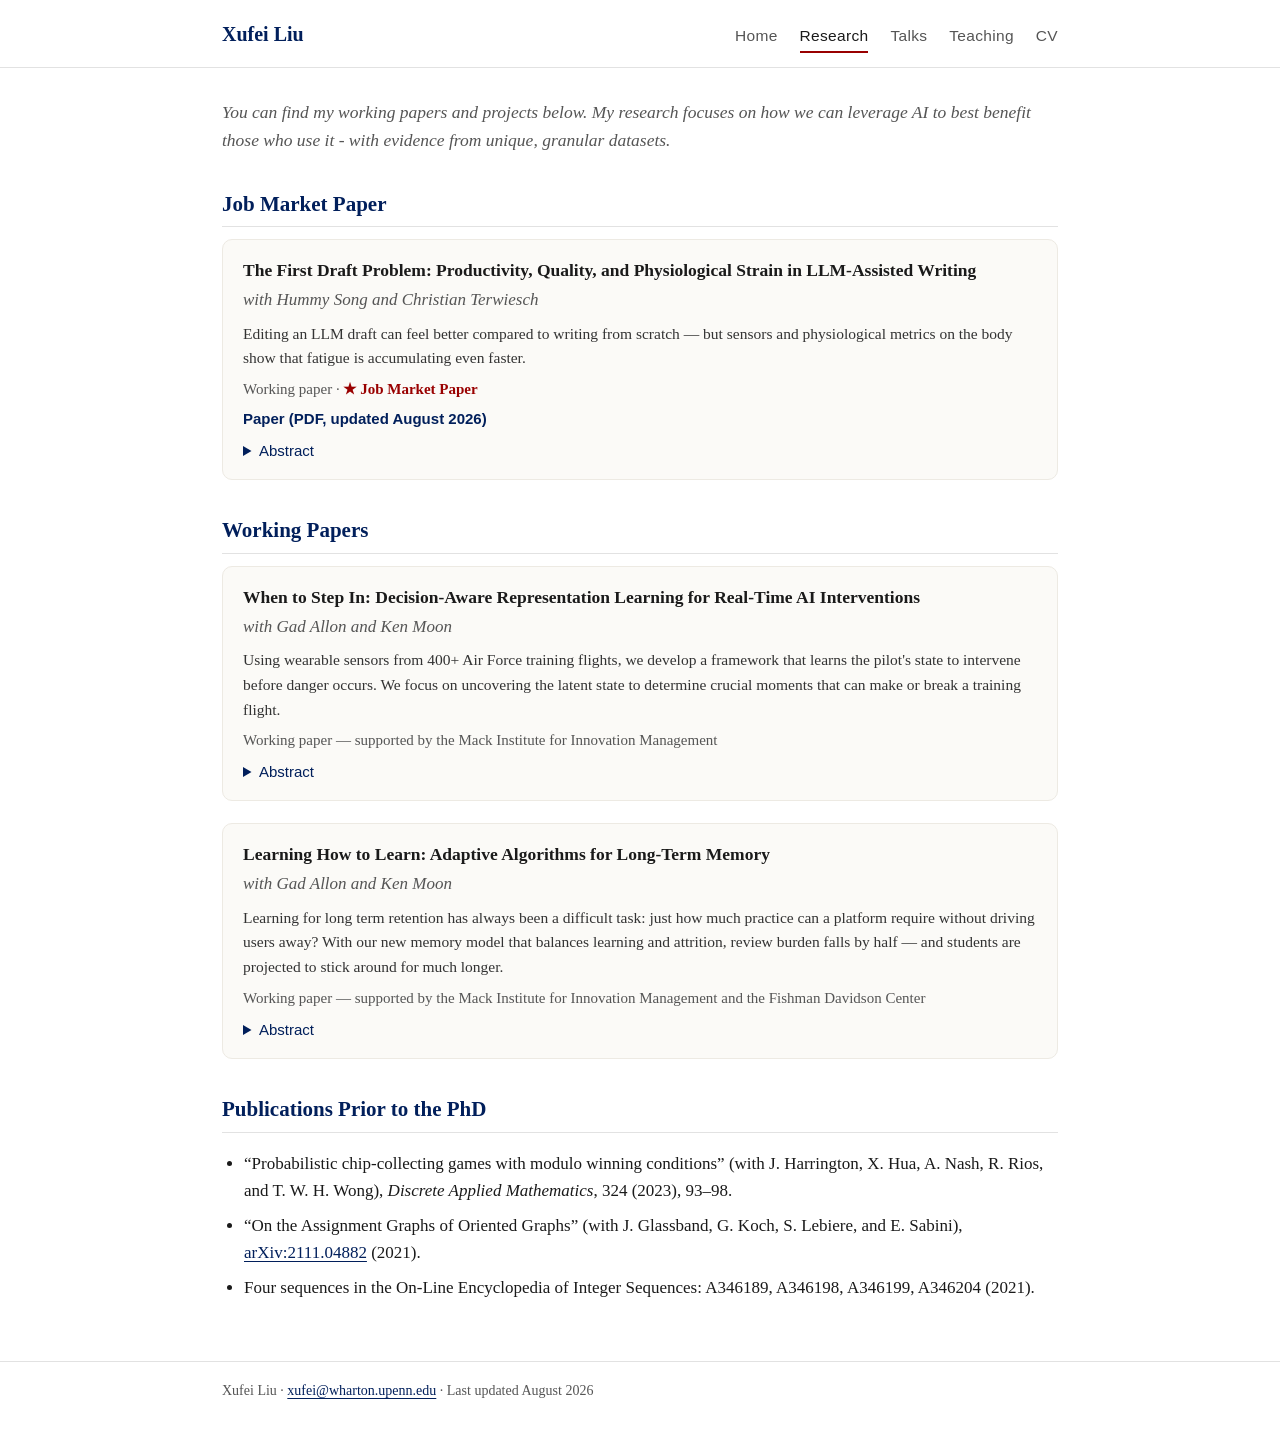
==== research.html @ f42ebfef "Add job market paper PDF and links" ====
<!DOCTYPE html>
<html lang="en">
<head>
  <meta charset="utf-8">
  <meta name="viewport" content="width=device-width, initial-scale=1">
  <title>Research — Xufei Liu</title>
  <meta name="description" content="Research by Xufei Liu: human-LLM collaboration and cognitive load, decision-aware learning from wearable sensors, and adaptive review policies for learning platforms.">
  <link rel="stylesheet" href="style.css">
</head>
<body>

<nav>
  <div class="container">
    <a class="brand" href="index.html">Xufei Liu</a>
    <a class="navlink" href="index.html">Home</a>
    <a class="navlink active" href="research.html">Research</a>
    <a class="navlink" href="talks.html">Talks</a>
    <a class="navlink" href="teaching.html">Teaching</a>
    <a class="navlink" href="cv/Xufei_Liu_CV.pdf">CV</a>
  </div>
</nav>

<div class="container">

  <p class="lede">You can find my working papers and projects below. My research focuses on how we can leverage AI to best benefit those who use it - with evidence from unique, granular datasets.</p>

  <h2>Job Market Paper</h2>

  <div class="paper">
    <div class="title">The First Draft Problem: Productivity, Quality, and Physiological Strain in LLM-Assisted Writing</div>
    <div class="byline">with Hummy Song and Christian Terwiesch</div>
    <p class="hook">Editing an LLM draft can feel better compared to writing from scratch — but sensors and physiological metrics
    on the body show that fatigue is accumulating even faster. </p>
    <div class="status">Working paper · <span class="tag">&#9733; Job Market Paper</span></div>
    <div class="links"><a href="papers/FirstDraftProblem_Xufei_Liu.pdf">Paper (PDF, updated August 2026)</a></div>
    <details>
      <summary>Abstract</summary>
      <p>The use of large language models (LLMs) has grown rapidly over the past few years, especially
      in health care, where documentation burden remains a persistent problem for practicing clinicians.
      However, despite the deployment of many ambient scribes for documentation, it is still unclear how
      LLMs impact those who work with them. Across two preregistered studies, we examine how this
      shift—from writing documentation to editing an LLM-generated draft—impacts workers. We study
      this &ldquo;first draft problem&rdquo;: eliminating the blank page does not remove the work of documentation
      but relocates it into revising and editing. In Study 1, an online experiment with 16 clinicians
      producing documentation following a teletherapy patient encounter, we establish the puzzle: counter
      to our hypotheses, editing an LLM-generated draft of the documentation as opposed to writing it
      from scratch does not result in time savings or quality improvements on average. Instead, while some
      clinicians experience no time savings but large improvements in quality after making substantial
      revisions, others experience meaningful time savings and no change in quality after making limited
      revisions. In other words, we observe significant heterogeneity in how clinicians engage with the
      same draft, which leads to variation in productivity and quality. In Study 2, a lab experiment with
      100 university students summarizing video interviews, we unpack the mechanisms underlying this
      heterogeneity using granular keystroke logs, validated self-reports of workload, and micro-level
      physiological and eye-tracking measurements. In this setting, we find the expected productivity
      improvements: editing reduces task completion time by roughly 70%, raises quality, and lowers
      self-reported workload. Yet the physiological evidence tells a more nuanced story. Physiological
      markers indicate that fatigue accumulates faster when editing an LLM-generated draft than when
      writing from scratch. Thus, we find that (a) time savings can be real, but are setting dependent;
      (b) quality improvements are possible, but the relationship between how heavily a draft is revised
      and the quality of the result differs sharply across our two settings; and (c) while editing an LLM
      draft lowers reported cognitive load, the body still tires faster over time.</p>
    </details>
  </div>

  <h2>Working Papers</h2>

  <div class="paper">
    <div class="title">When to Step In: Decision-Aware Representation Learning for Real-Time AI Interventions</div>
    <div class="byline">with Gad Allon and Ken Moon</div>
    <p class="hook">Using wearable sensors from 400+ Air Force training flights, we develop a framework
    that learns the pilot's state to intervene before danger occurs. We focus on uncovering the latent state to determine
    crucial moments that can make or break a training flight.</p>
    <div class="status">Working paper — supported by the Mack Institute for Innovation Management</div>
    <details>
      <summary>Abstract</summary>
      <p>Operational decision-makers often cannot perform well without substantial experience, and
      learning is slow when feedback is delayed and attention is a scarce resource allocated over many
      competing priorities. We propose to augment the decision-making process with intelligent contextual
      cues, identified from data, that train the decision-maker to achieve rapid optimality. We study this
      AI-based augmentation in the context of fatigue and safety risk management for military aviators,
      where latent physiological vulnerability can build during a sortie and rarely surfaces as a safety
      hazard—but when a hazard does occur, the risks are extreme. Partnering with a company that outfits
      aviators at 22 U.S. Air Force bases with wearable sensors recording synchronized multistream data,
      we construct a label-free risk proxy that flags &ldquo;high-stress&rdquo; episodes in which physiological
      reactions (e.g., heart rate increases or blood oxygen decreases) are unusually strong relative to
      contemporaneous maneuver-induced stress; we discover a small number of interpretable situations
      from the sensor streams using self-supervised learning; and we design a budget-constrained
      intervention policy through a decision-feedback training loop that upweights the episodes most
      influential for the policy. Two minutes prior to a hypoxia alarm, high-stress episodes appear 104%
      more often than in matched control windows with similar maneuver-induced stress, and given a hard
      budget of 5 interventions during a 2-hour flight, prescribed interventions decrease projected time
      spent in high-stress episodes by 14.20%.</p>
    </details>
  </div>

  <div class="paper">
    <div class="title">Learning How to Learn: Adaptive Algorithms for Long-Term Memory</div>
    <div class="byline">with Gad Allon and Ken Moon</div>
    <p class="hook">Learning for long term retention has always been a difficult task: just how much practice can a platform require without driving users away? With our new memory model that balances learning and attrition, review
    burden falls by half — and students are projected to stick around for much longer.</p>
    <div class="status">Working paper — supported by the Mack Institute for Innovation Management and the Fishman Davidson Center</div>
    <details>
      <summary>Abstract</summary>
      <p>Digital learning platforms face an important trade-off: raising student workload can
      improve learning but might reduce engagement. We study this trade-off on a large Chinese
      language-learning platform with thousands of active students and roughly 6 million reviews
      per month, where each learned item generates four related skills (reading, writing, definition,
      and tone), so the platform must jointly manage forgetting and cross-task spillovers. We first
      estimate student-specific memory and transfer parameters in an offline memory model, then
      design a two-stage adaptive review policy that allocates daily review capacity via fast
      meta-adaptation and selects items using a spillover-aware bandit algorithm. Incorporating
      contextual transfer improves predictive accuracy for 85% of students; personalization
      lengthens review intervals by 15.8% without lowering predicted recall; and policy simulations
      reduce reviews to 48% of baseline while reducing projected attrition by 11%.</p>
    </details>
  </div>

  <h2>Publications Prior to the PhD</h2>

  <ul>
    <li>&ldquo;Probabilistic chip-collecting games with modulo winning conditions&rdquo;
    (with J. Harrington, X. Hua, A. Nash, R. Rios, and T. W. H. Wong),
    <em>Discrete Applied Mathematics</em>, 324 (2023), 93&ndash;98.</li>
    <li>&ldquo;On the Assignment Graphs of Oriented Graphs&rdquo;
    (with J. Glassband, G. Koch, S. Lebiere, and E. Sabini),
    <a href="https://doi.org/10.48550/arXiv.2111.04882">arXiv:2111.04882</a> (2021).</li>
    <li>Four sequences in the On-Line Encyclopedia of Integer Sequences:
    A346189, A346198, A346199, A346204 (2021).</li>
  </ul>

</div>

<footer>
  <div class="container">
    Xufei Liu · <a href="mailto:xufei@wharton.upenn.edu">xufei@wharton.upenn.edu</a> · Last updated August 2026
  </div>
</footer>

</body>
</html>
---- style.css ----
/* Xufei Liu — academic site stylesheet */
:root {
  --ink: #1a1a1a;
  --muted: #555;
  --accent: #011F5B;      /* Penn blue */
  --accent-2: #990000;    /* Penn red, used sparingly */
  --rule: #e2e2e2;
  --bg: #ffffff;
}

* { box-sizing: border-box; }

body {
  margin: 0;
  font-family: Georgia, 'Times New Roman', serif;
  color: var(--ink);
  background: var(--bg);
  line-height: 1.6;
  font-size: 17px;
}

::selection { background: #fdeecd; }

.container { max-width: 880px; margin: 0 auto; padding: 0 22px; }

/* ---------- navigation ---------- */
nav {
  border-bottom: 1px solid var(--rule);
  background: var(--bg);
}
nav .container {
  display: flex;
  flex-wrap: wrap;
  align-items: baseline;
  gap: 6px 22px;
  padding-top: 18px;
  padding-bottom: 14px;
}
nav .brand {
  font-size: 20px;
  font-weight: bold;
  color: var(--accent);
  text-decoration: none;
  margin-right: auto;
}
nav a.navlink {
  color: var(--muted);
  text-decoration: none;
  font-size: 15.5px;
  font-family: 'Helvetica Neue', Arial, sans-serif;
  letter-spacing: 0.02em;
}
nav a.navlink:hover { color: var(--accent-2); }
nav a.navlink.active { color: var(--ink); border-bottom: 2px solid var(--accent-2); padding-bottom: 2px; }

/* ---------- headings & text ---------- */
h1 { font-size: 31px; margin: 26px 0 4px; color: var(--ink); }
h1::after {
  content: "";
  display: block;
  width: 46px;
  height: 3px;
  background: var(--accent-2);
  border-radius: 2px;
  margin-top: 10px;
}
h2 {
  font-size: 21px;
  margin: 34px 0 12px;
  color: var(--accent);
  border-bottom: 1px solid var(--rule);
  padding-bottom: 5px;
}
h3 { font-size: 17.5px; margin: 22px 0 2px; }
.subtitle { color: var(--muted); margin: 0 0 2px; }
.jobmarket {
  font-weight: bold;
  background: #fdf6ec;
  border-left: 4px solid var(--accent-2);
  border-radius: 0 8px 8px 0;
  padding: 11px 16px;
  margin: 20px 0;
}
a { color: var(--accent); text-underline-offset: 2.5px; transition: color 0.15s ease; }
a:hover { color: var(--accent-2); }

.lede {
  font-style: italic;
  color: var(--muted);
  font-size: 17.5px;
  margin: 30px 0 6px;
}

/* ---------- home layout ---------- */
.profile {
  display: flex;
  gap: 34px;
  margin-top: 34px;
  align-items: flex-start;
}
.profile img {
  width: 235px;
  border-radius: 10px;
  flex-shrink: 0;
  box-shadow: 0 2px 14px rgba(1, 31, 91, 0.12);
}
.contact { color: var(--muted); font-size: 15.5px; margin-top: 10px; }
.contact div { margin: 2px 0; }

/* ---------- research entries ---------- */
.paper {
  margin-bottom: 22px;
  padding: 16px 20px;
  background: #fbfaf7;
  border: 1px solid #edeae3;
  border-radius: 10px;
  transition: border-color 0.15s ease, box-shadow 0.15s ease;
}
.paper:hover {
  border-color: #ddd8cd;
  box-shadow: 0 2px 10px rgba(0, 0, 0, 0.05);
}
.paper .title { font-weight: bold; font-size: 17.5px; }
.paper .byline { font-style: italic; color: var(--muted); margin: 2px 0; }
.paper .hook { font-size: 15.5px; color: #333; margin: 8px 0 6px; }
.paper .status { font-size: 15px; color: var(--muted); margin: 2px 0; }
.paper .tag {
  font-style: normal;
  color: var(--accent-2);
  font-weight: bold;
}
.paper p { font-size: 16px; margin: 8px 0 0; }
.paper .links {
  font-size: 15px;
  font-family: 'Helvetica Neue', Arial, sans-serif;
  margin: 6px 0 0;
}
.paper .links a { font-weight: bold; text-decoration: none; }
.paper .links a:hover { text-decoration: underline; }
details { margin-top: 8px; }
details summary {
  cursor: pointer;
  color: var(--accent);
  font-size: 15px;
  font-family: 'Helvetica Neue', Arial, sans-serif;
}
details summary:hover { color: var(--accent-2); }
details p {
  font-size: 15.5px;
  margin: 10px 0 2px;
  color: #333;
  border-left: 2px solid var(--rule);
  padding-left: 14px;
}

/* ---------- lists & tables ---------- */
ul { padding-left: 22px; }
li { margin-bottom: 8px; }
.talk-year { color: var(--muted); }

/* ---------- footer ---------- */
footer {
  border-top: 1px solid var(--rule);
  margin-top: 60px;
  padding: 18px 0 34px;
  color: var(--muted);
  font-size: 14px;
}

/* ---------- mobile ---------- */
@media (max-width: 640px) {
  .profile { flex-direction: column; align-items: center; text-align: center; }
  .profile img { width: 200px; }
  .profile h1::after { margin-left: auto; margin-right: auto; }
  .contact { text-align: center; }
  nav .container { gap: 4px 14px; }
  body { font-size: 16px; }
  .paper { padding: 14px 16px; }
}
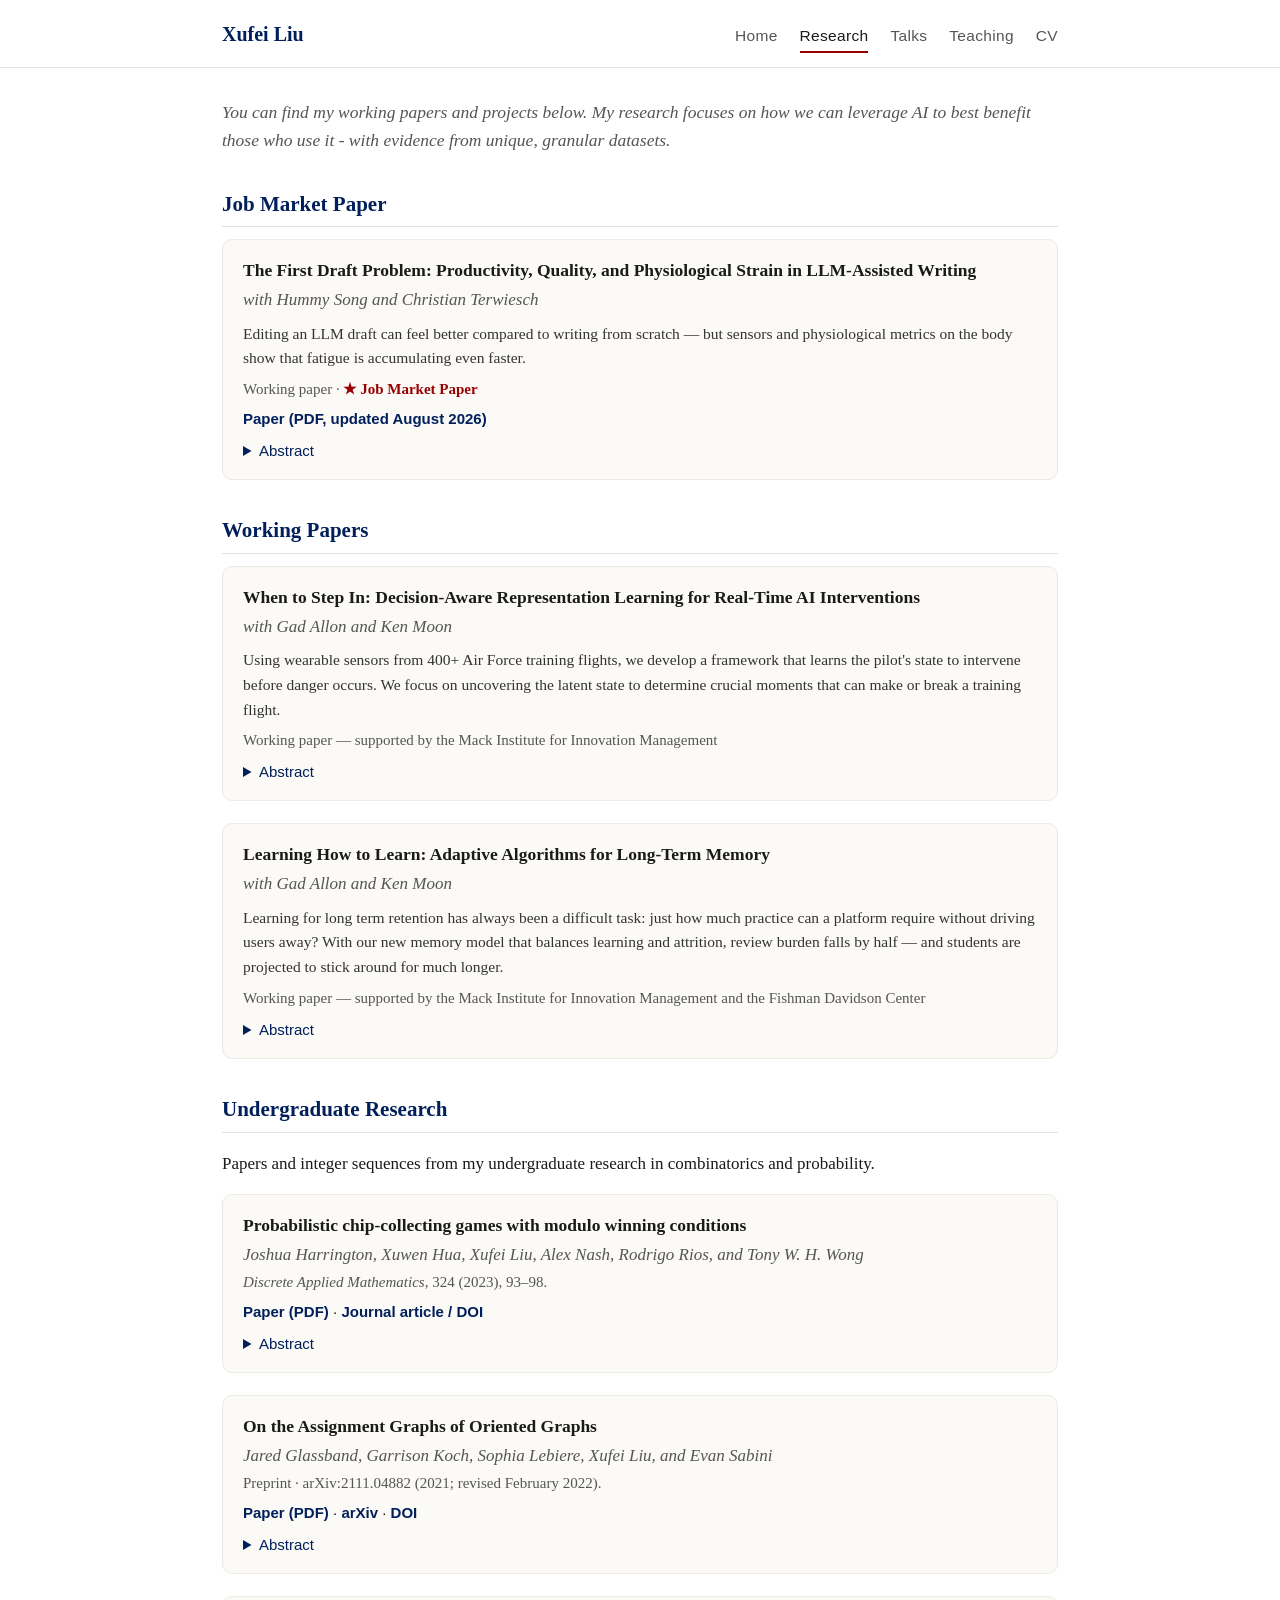
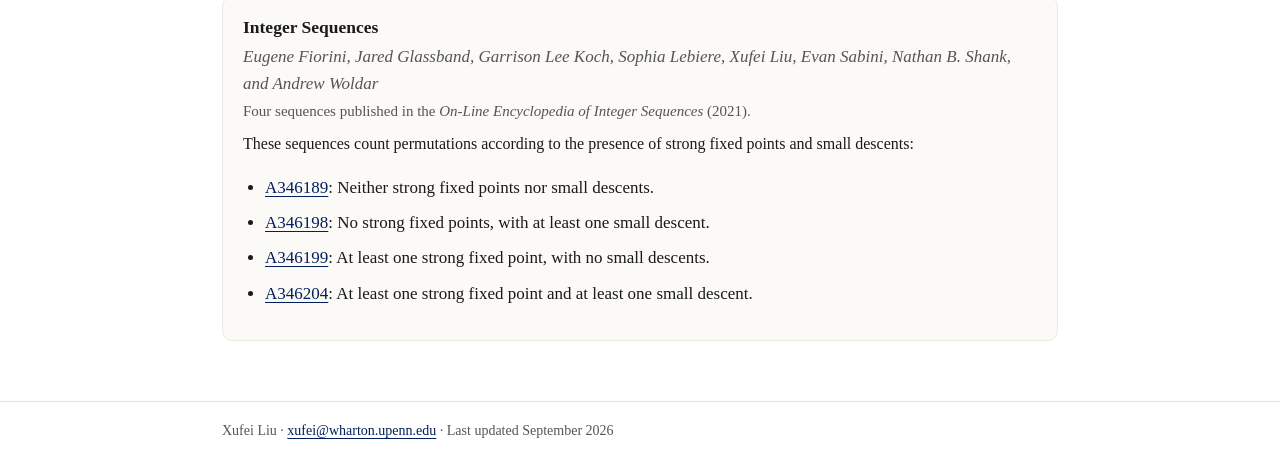
==== commit 68fa5e0d: "Expand undergraduate research with papers, abstracts, and sequence links" ====
--- a/research.html
+++ b/research.html
@@ -4,7 +4,7 @@
   <meta charset="utf-8">
   <meta name="viewport" content="width=device-width, initial-scale=1">
   <title>Research — Xufei Liu</title>
-  <meta name="description" content="Research by Xufei Liu: human-LLM collaboration and cognitive load, decision-aware learning from wearable sensors, and adaptive review policies for learning platforms.">
+  <meta name="description" content="Research by Xufei Liu: human-LLM collaboration and cognitive load, decision-aware learning from wearable sensors, adaptive review policies for learning platforms, and undergraduate research in combinatorics and probability.">
   <link rel="stylesheet" href="style.css">
 </head>
 <body>
@@ -115,24 +115,65 @@
     </details>
   </div>
 
-  <h2>Publications Prior to the PhD</h2>
+  <h2 id="undergraduate-research">Undergraduate Research</h2>
+  <p>Papers and integer sequences from my undergraduate research in combinatorics and probability.</p>
 
-  <ul>
-    <li>&ldquo;Probabilistic chip-collecting games with modulo winning conditions&rdquo;
-    (with J. Harrington, X. Hua, A. Nash, R. Rios, and T. W. H. Wong),
-    <em>Discrete Applied Mathematics</em>, 324 (2023), 93&ndash;98.</li>
-    <li>&ldquo;On the Assignment Graphs of Oriented Graphs&rdquo;
-    (with J. Glassband, G. Koch, S. Lebiere, and E. Sabini),
-    <a href="https://doi.org/10.48550/arXiv.2111.04882">arXiv:2111.04882</a> (2021).</li>
-    <li>Four sequences in the On-Line Encyclopedia of Integer Sequences:
-    A346189, A346198, A346199, A346204 (2021).</li>
-  </ul>
+  <div class="paper">
+    <div class="title">Probabilistic chip-collecting games with modulo winning conditions</div>
+    <div class="byline">Joshua Harrington, Xuwen Hua, Xufei Liu, Alex Nash, Rodrigo Rios, and Tony W. H. Wong</div>
+    <div class="status"><em>Discrete Applied Mathematics</em>, 324 (2023), 93&ndash;98.</div>
+    <div class="links">
+      <a href="papers/Probabilistic_Chip_Collecting_Games.pdf">Paper (PDF)</a> &middot;
+      <a href="https://doi.org/10.1016/j.dam.2022.08.031">Journal article / DOI</a>
+    </div>
+    <details>
+      <summary>Abstract</summary>
+      <p>Let <em>a</em>, <em>b</em>, and <em>n</em> be integers with 0 &lt; <em>a</em> &lt; <em>b</em> &lt; <em>n</em>.
+      In a certain two-player probabilistic chip-collecting game, Alice tosses a coin to determine
+      whether she collects <em>a</em> chips or <em>b</em> chips. If Alice collects <em>a</em> chips,
+      then Bob collects <em>b</em> chips, and vice versa. A player is announced the winner when
+      they have accumulated a number of chips that is a multiple of <em>n</em>. In this paper,
+      we settle two conjectures from the literature related to this game.</p>
+    </details>
+  </div>
+
+  <div class="paper">
+    <div class="title">On the Assignment Graphs of Oriented Graphs</div>
+    <div class="byline">Jared Glassband, Garrison Koch, Sophia Lebiere, Xufei Liu, and Evan Sabini</div>
+    <div class="status">Preprint &middot; arXiv:2111.04882 (2021; revised February 2022).</div>
+    <div class="links">
+      <a href="papers/Assignment_Graphs_of_Oriented_Graphs.pdf">Paper (PDF)</a> &middot;
+      <a href="https://arxiv.org/abs/2111.04882">arXiv</a> &middot;
+      <a href="https://doi.org/10.48550/arXiv.2111.04882">DOI</a>
+    </div>
+    <details>
+      <summary>Abstract</summary>
+      <p>In this paper, we extend the ideas of graph pebbling to oriented graphs and find a
+      classification for all graphs with fully traversable pebbling assignments that are
+      isomorphic to their assignment graph. We then give some cases in which a graph with
+      a non-fully traversable pebbling assignment is isomorphic to its assignment graph.</p>
+    </details>
+  </div>
+
+  <div class="paper">
+    <div class="title">Integer Sequences</div>
+    <div class="byline">Eugene Fiorini, Jared Glassband, Garrison Lee Koch, Sophia Lebiere,
+    Xufei Liu, Evan Sabini, Nathan B. Shank, and Andrew Woldar</div>
+    <div class="status">Four sequences published in the <em>On-Line Encyclopedia of Integer Sequences</em> (2021).</div>
+    <p>These sequences count permutations according to the presence of strong fixed points and small descents:</p>
+    <ul>
+      <li><a href="https://oeis.org/A346189">A346189</a>: Neither strong fixed points nor small descents.</li>
+      <li><a href="https://oeis.org/A346198">A346198</a>: No strong fixed points, with at least one small descent.</li>
+      <li><a href="https://oeis.org/A346199">A346199</a>: At least one strong fixed point, with no small descents.</li>
+      <li><a href="https://oeis.org/A346204">A346204</a>: At least one strong fixed point and at least one small descent.</li>
+    </ul>
+  </div>
 
 </div>
 
 <footer>
   <div class="container">
-    Xufei Liu · <a href="mailto:xufei@wharton.upenn.edu">xufei@wharton.upenn.edu</a> · Last updated August 2026
+    Xufei Liu · <a href="mailto:xufei@wharton.upenn.edu">xufei@wharton.upenn.edu</a> · Last updated September 2026
   </div>
 </footer>
 
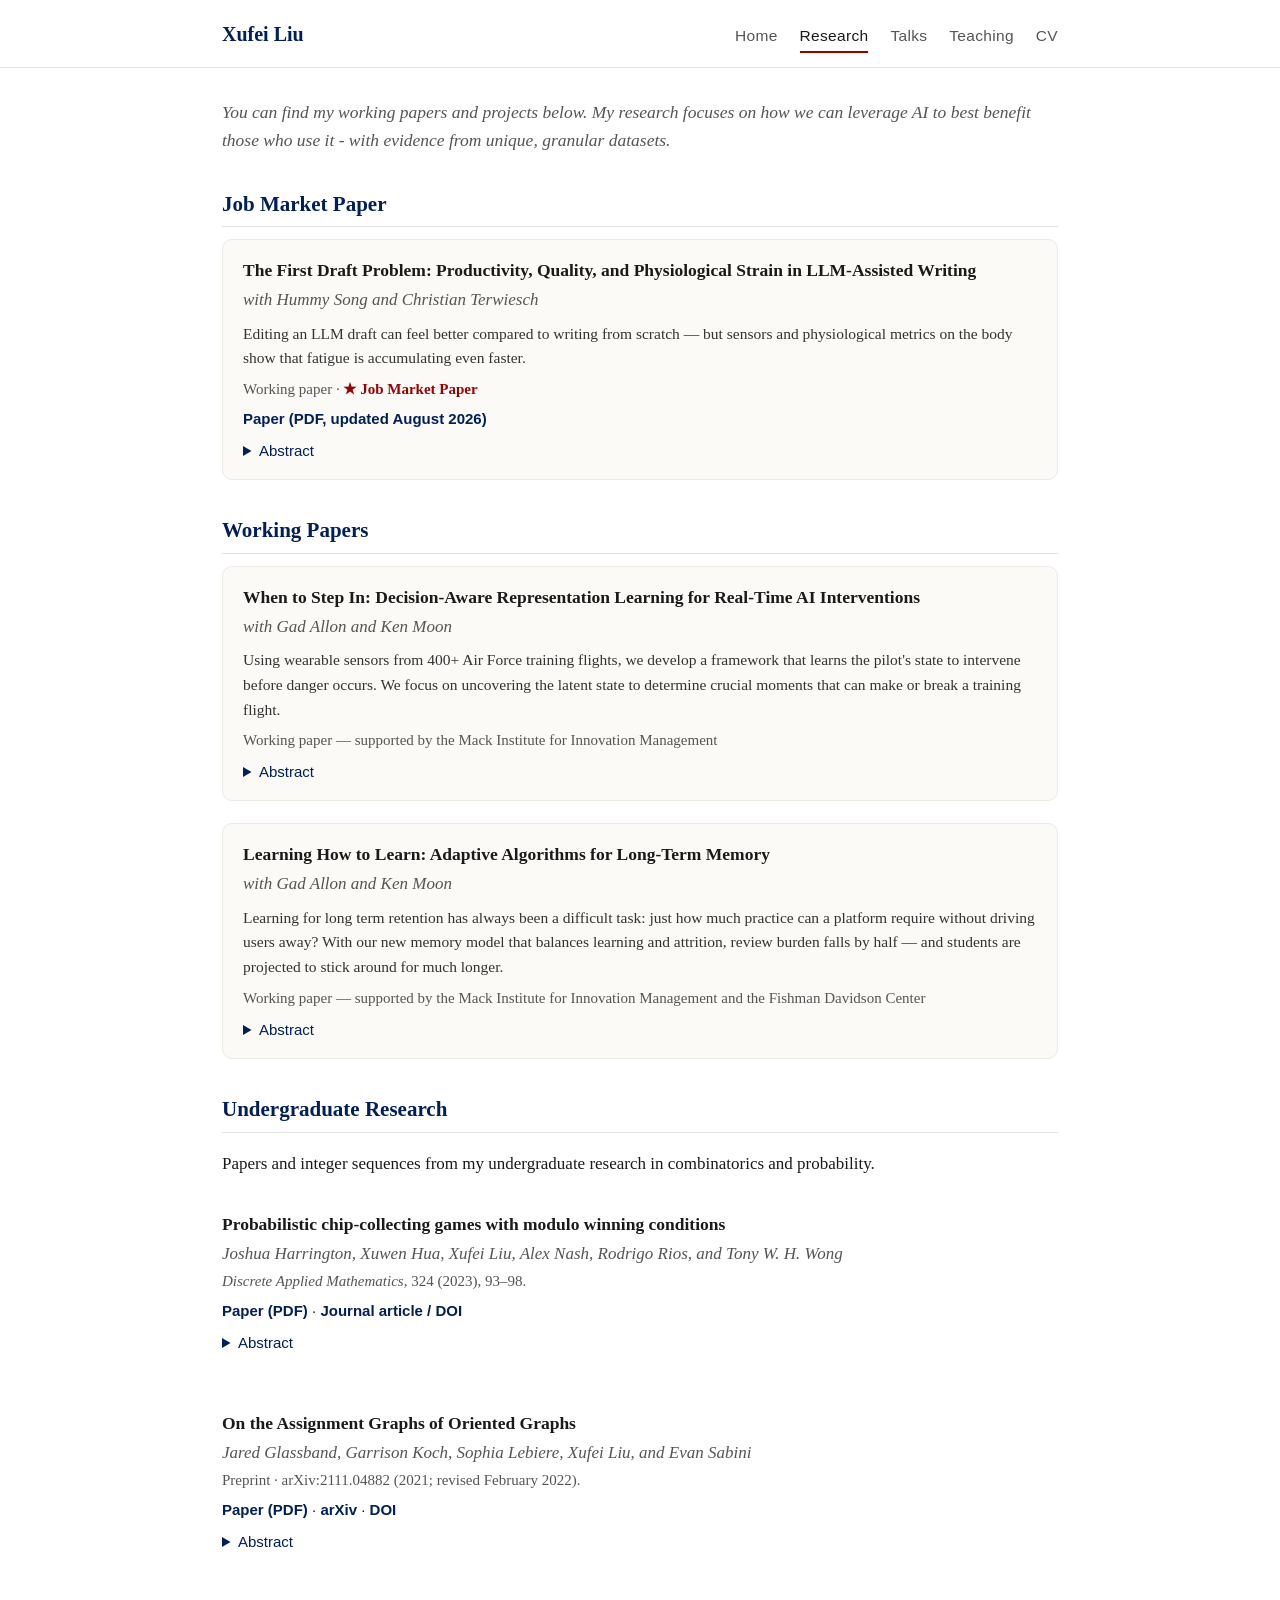
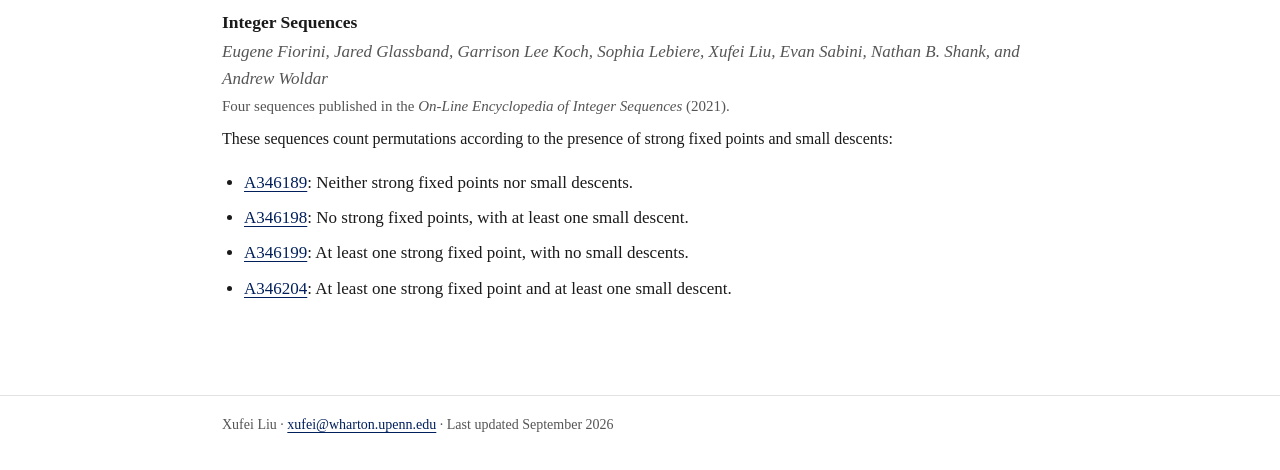
==== commit e366f8d5: "Use plain white layout for undergraduate research" ====
--- a/research.html
+++ b/research.html
@@ -118,7 +118,7 @@
   <h2 id="undergraduate-research">Undergraduate Research</h2>
   <p>Papers and integer sequences from my undergraduate research in combinatorics and probability.</p>
 
-  <div class="paper">
+  <div class="paper paper-plain">
     <div class="title">Probabilistic chip-collecting games with modulo winning conditions</div>
     <div class="byline">Joshua Harrington, Xuwen Hua, Xufei Liu, Alex Nash, Rodrigo Rios, and Tony W. H. Wong</div>
     <div class="status"><em>Discrete Applied Mathematics</em>, 324 (2023), 93&ndash;98.</div>
@@ -137,7 +137,7 @@
     </details>
   </div>
 
-  <div class="paper">
+  <div class="paper paper-plain">
     <div class="title">On the Assignment Graphs of Oriented Graphs</div>
     <div class="byline">Jared Glassband, Garrison Koch, Sophia Lebiere, Xufei Liu, and Evan Sabini</div>
     <div class="status">Preprint &middot; arXiv:2111.04882 (2021; revised February 2022).</div>
@@ -155,7 +155,7 @@
     </details>
   </div>
 
-  <div class="paper">
+  <div class="paper paper-plain">
     <div class="title">Integer Sequences</div>
     <div class="byline">Eugene Fiorini, Jared Glassband, Garrison Lee Koch, Sophia Lebiere,
     Xufei Liu, Evan Sabini, Nathan B. Shank, and Andrew Woldar</div>
--- a/style.css
+++ b/style.css
@@ -120,6 +120,13 @@
   border-color: #ddd8cd;
   box-shadow: 0 2px 10px rgba(0, 0, 0, 0.05);
 }
+.paper.paper-plain {
+  padding: 16px 0;
+  background: transparent;
+  border: 0;
+  border-radius: 0;
+  box-shadow: none;
+}
 .paper .title { font-weight: bold; font-size: 17.5px; }
 .paper .byline { font-style: italic; color: var(--muted); margin: 2px 0; }
 .paper .hook { font-size: 15.5px; color: #333; margin: 8px 0 6px; }
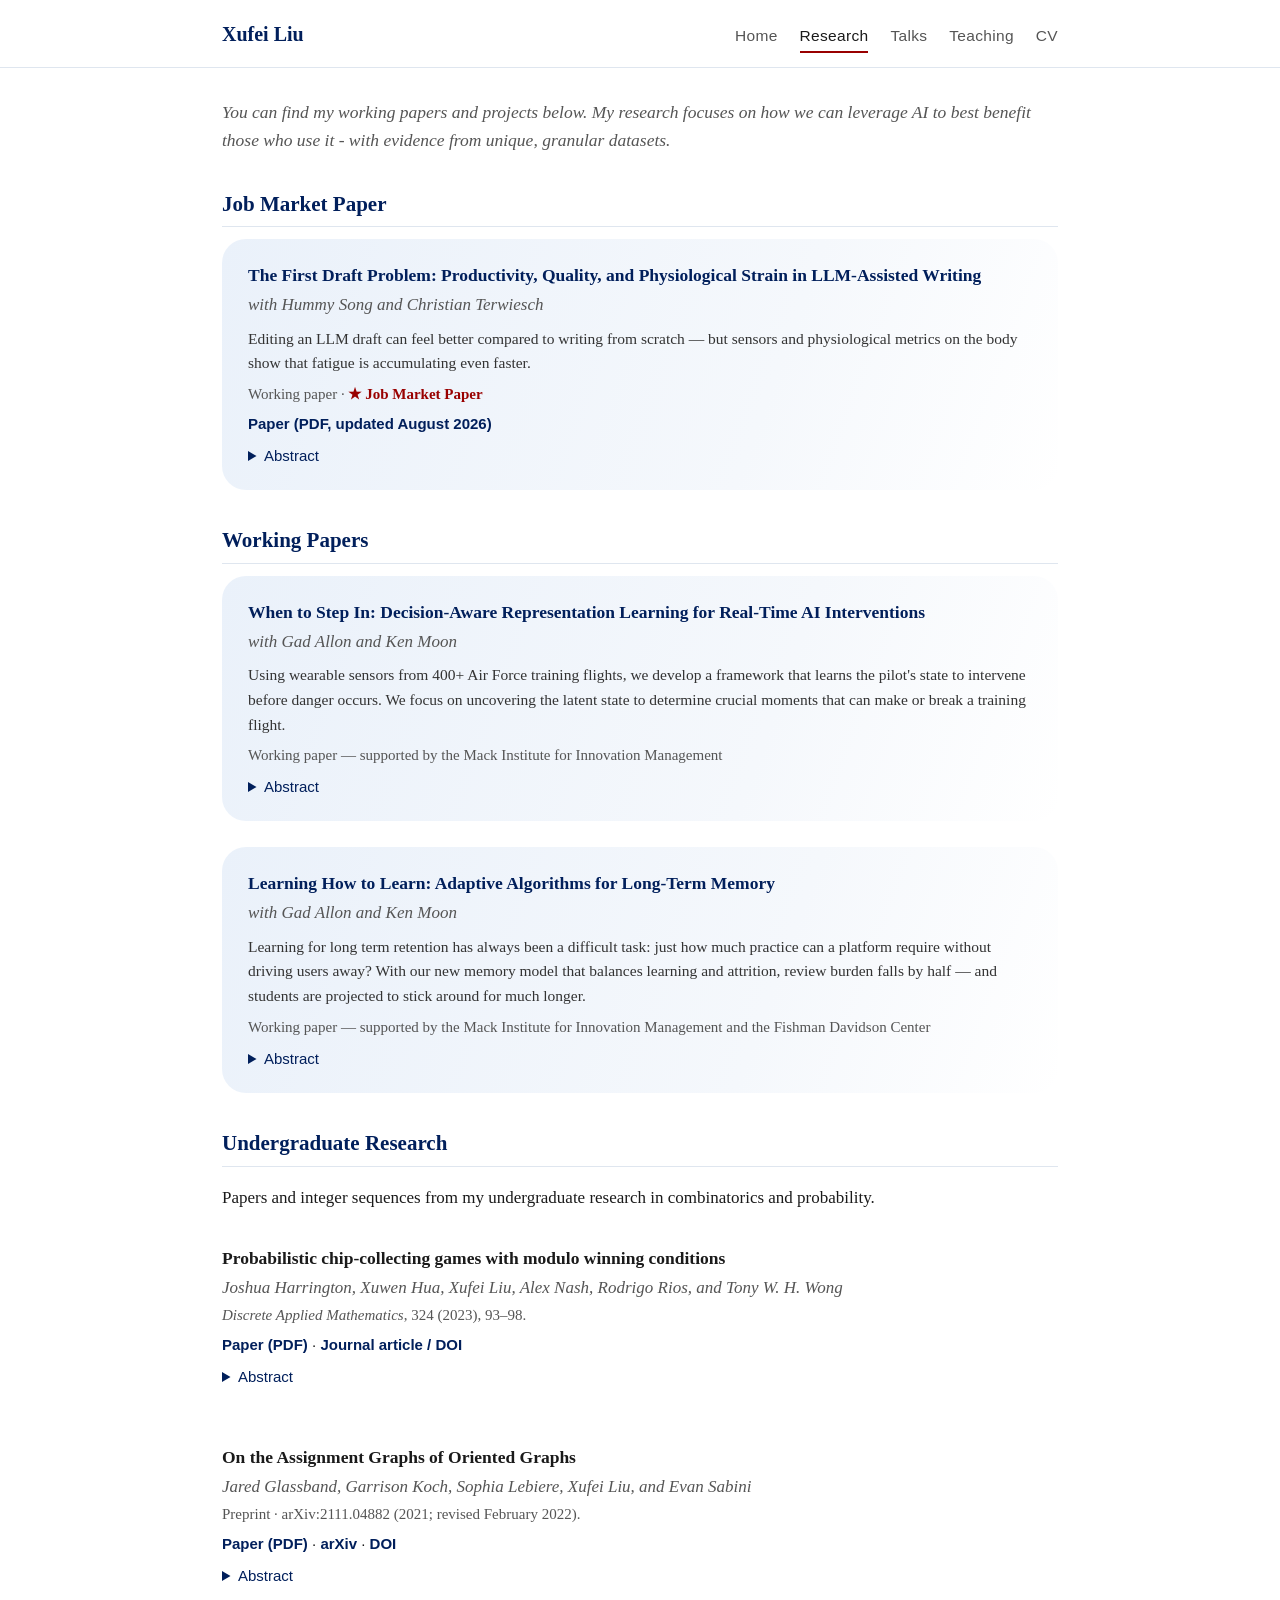
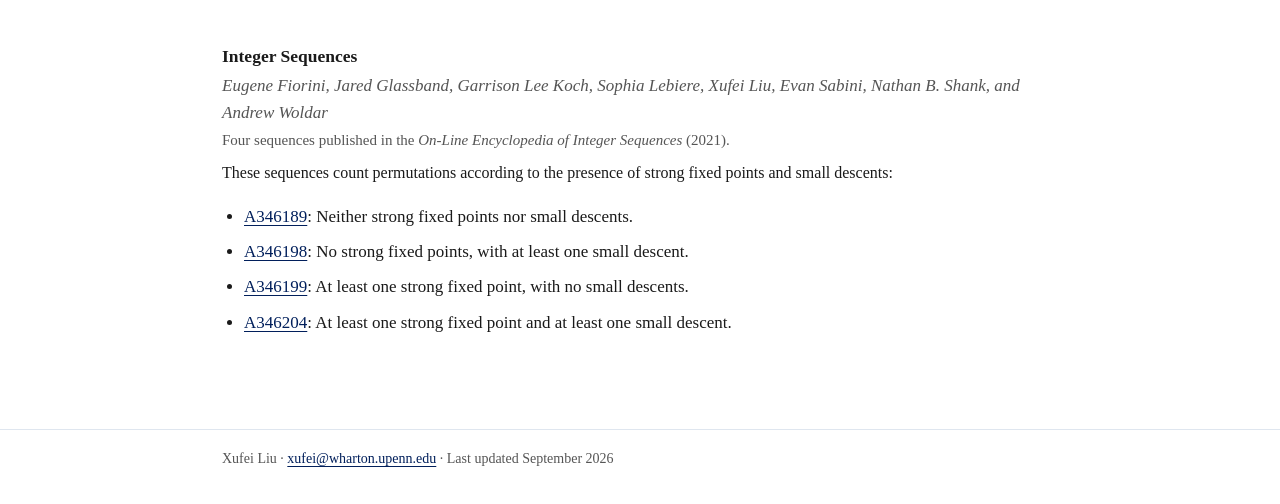
==== commit c1ff7b34: "Refresh site panels with softer Wharton blue styling" ====
--- a/research.html
+++ b/research.html
@@ -5,7 +5,7 @@
   <meta name="viewport" content="width=device-width, initial-scale=1">
   <title>Research — Xufei Liu</title>
   <meta name="description" content="Research by Xufei Liu: human-LLM collaboration and cognitive load, decision-aware learning from wearable sensors, adaptive review policies for learning platforms, and undergraduate research in combinatorics and probability.">
-  <link rel="stylesheet" href="style.css">
+  <link rel="stylesheet" href="style.css?v=wharton-20260920">
 </head>
 <body>
 
--- a/style.css
+++ b/style.css
@@ -4,8 +4,10 @@
   --muted: #555;
   --accent: #011F5B;      /* Penn blue */
   --accent-2: #990000;    /* Penn red, used sparingly */
-  --rule: #e2e2e2;
+  --rule: #dfe6ef;
   --bg: #ffffff;
+  --surface-blue: #eaf1fa;
+  --surface-blue-soft: #f5f8fc;
 }
 
 * { box-sizing: border-box; }
@@ -19,7 +21,7 @@
   font-size: 17px;
 }
 
-::selection { background: #fdeecd; }
+::selection { background: #dce7f6; }
 
 .container { max-width: 880px; margin: 0 auto; padding: 0 22px; }
 
@@ -75,10 +77,11 @@
 .subtitle { color: var(--muted); margin: 0 0 2px; }
 .jobmarket {
   font-weight: bold;
-  background: #fdf6ec;
-  border-left: 4px solid var(--accent-2);
-  border-radius: 0 8px 8px 0;
-  padding: 11px 16px;
+  color: var(--accent);
+  background: linear-gradient(110deg, var(--surface-blue), var(--surface-blue-soft) 65%, var(--bg));
+  border: 0;
+  border-radius: 22px;
+  padding: 18px 24px;
   margin: 20px 0;
 }
 a { color: var(--accent); text-underline-offset: 2.5px; transition: color 0.15s ease; }
@@ -109,18 +112,14 @@
 
 /* ---------- research entries ---------- */
 .paper {
-  margin-bottom: 22px;
-  padding: 16px 20px;
-  background: #fbfaf7;
-  border: 1px solid #edeae3;
-  border-radius: 10px;
-  transition: border-color 0.15s ease, box-shadow 0.15s ease;
-}
-.paper:hover {
-  border-color: #ddd8cd;
-  box-shadow: 0 2px 10px rgba(0, 0, 0, 0.05);
+  margin-bottom: 26px;
+  padding: 22px 26px;
+  background: linear-gradient(110deg, var(--surface-blue), var(--surface-blue-soft) 65%, var(--bg));
+  border: 0;
+  border-radius: 24px;
 }
 .paper.paper-plain {
+  margin-bottom: 22px;
   padding: 16px 0;
   background: transparent;
   border: 0;
@@ -128,6 +127,7 @@
   box-shadow: none;
 }
 .paper .title { font-weight: bold; font-size: 17.5px; }
+.paper:not(.paper-plain) .title { color: var(--accent); }
 .paper .byline { font-style: italic; color: var(--muted); margin: 2px 0; }
 .paper .hook { font-size: 15.5px; color: #333; margin: 8px 0 6px; }
 .paper .status { font-size: 15px; color: var(--muted); margin: 2px 0; }
@@ -182,5 +182,6 @@
   .contact { text-align: center; }
   nav .container { gap: 4px 14px; }
   body { font-size: 16px; }
-  .paper { padding: 14px 16px; }
+  .paper { padding: 18px 20px; border-radius: 20px; }
+  .jobmarket { padding: 16px 20px; border-radius: 20px; }
 }
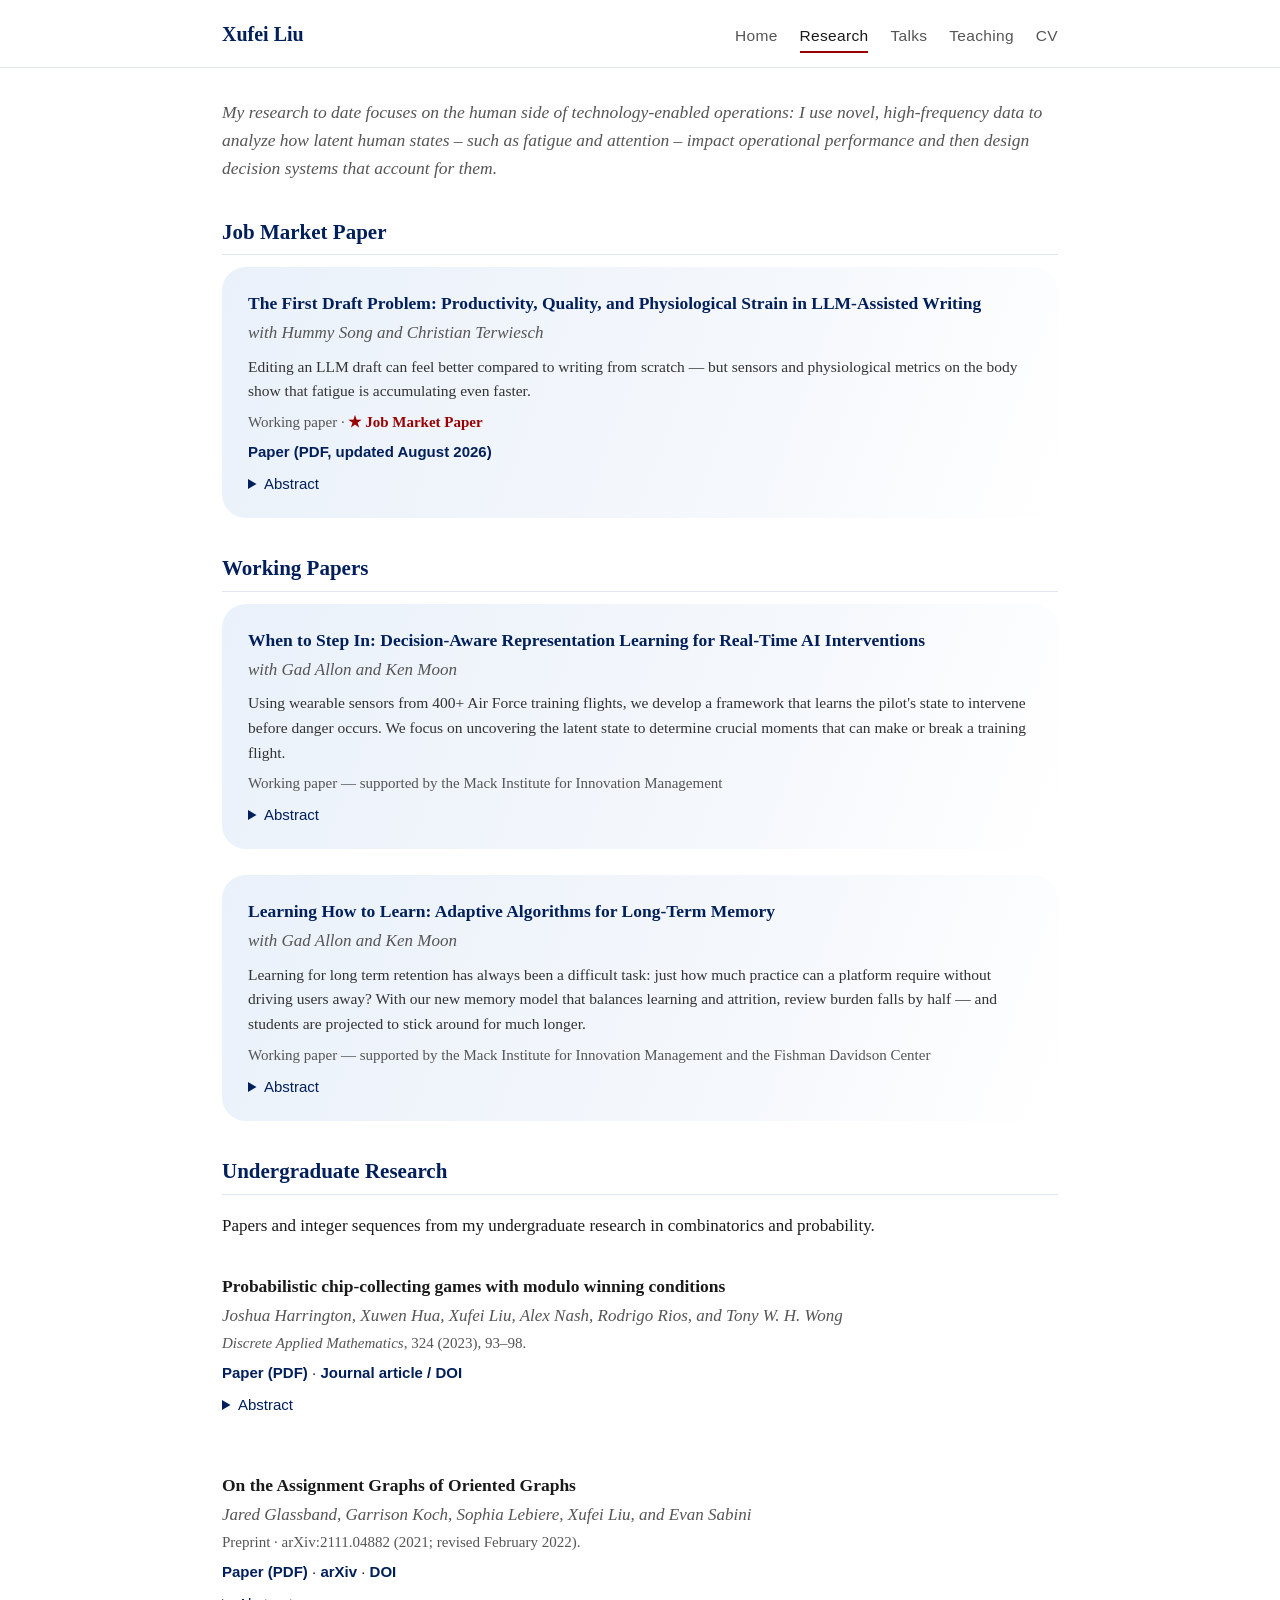
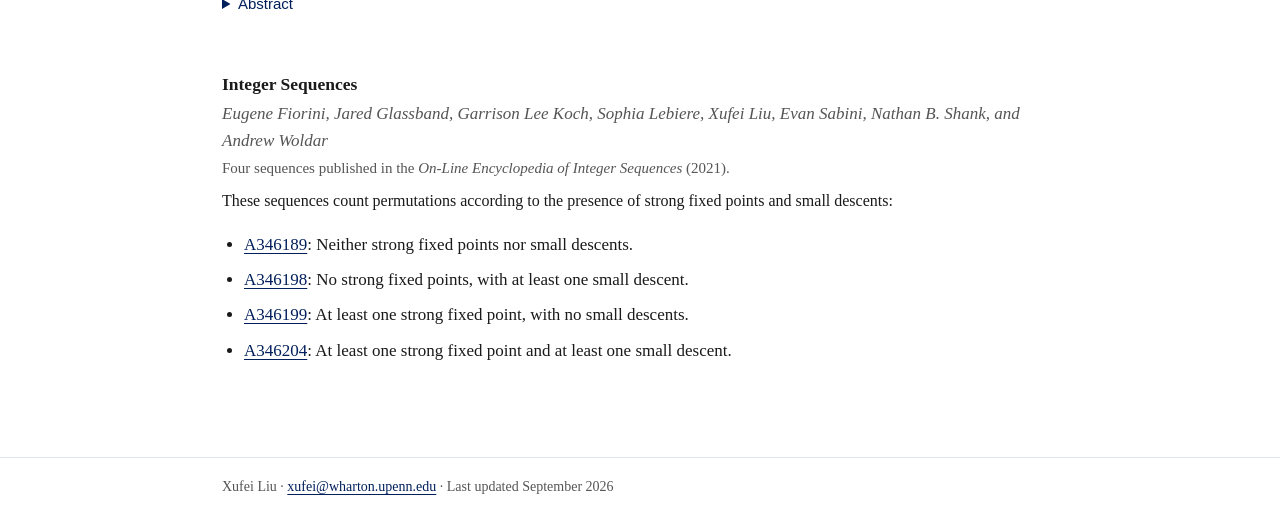
==== commit 74b59c9b: "Use research statement introduction and plain teaching layout" ====
--- a/research.html
+++ b/research.html
@@ -22,7 +22,7 @@
 
 <div class="container">
 
-  <p class="lede">You can find my working papers and projects below. My research focuses on how we can leverage AI to best benefit those who use it - with evidence from unique, granular datasets.</p>
+  <p class="lede">My research to date focuses on the human side of technology-enabled operations: I use novel, high-frequency data to analyze how latent human states &ndash; such as fatigue and attention &ndash; impact operational performance and then design decision systems that account for them.</p>
 
   <h2>Job Market Paper</h2>
 
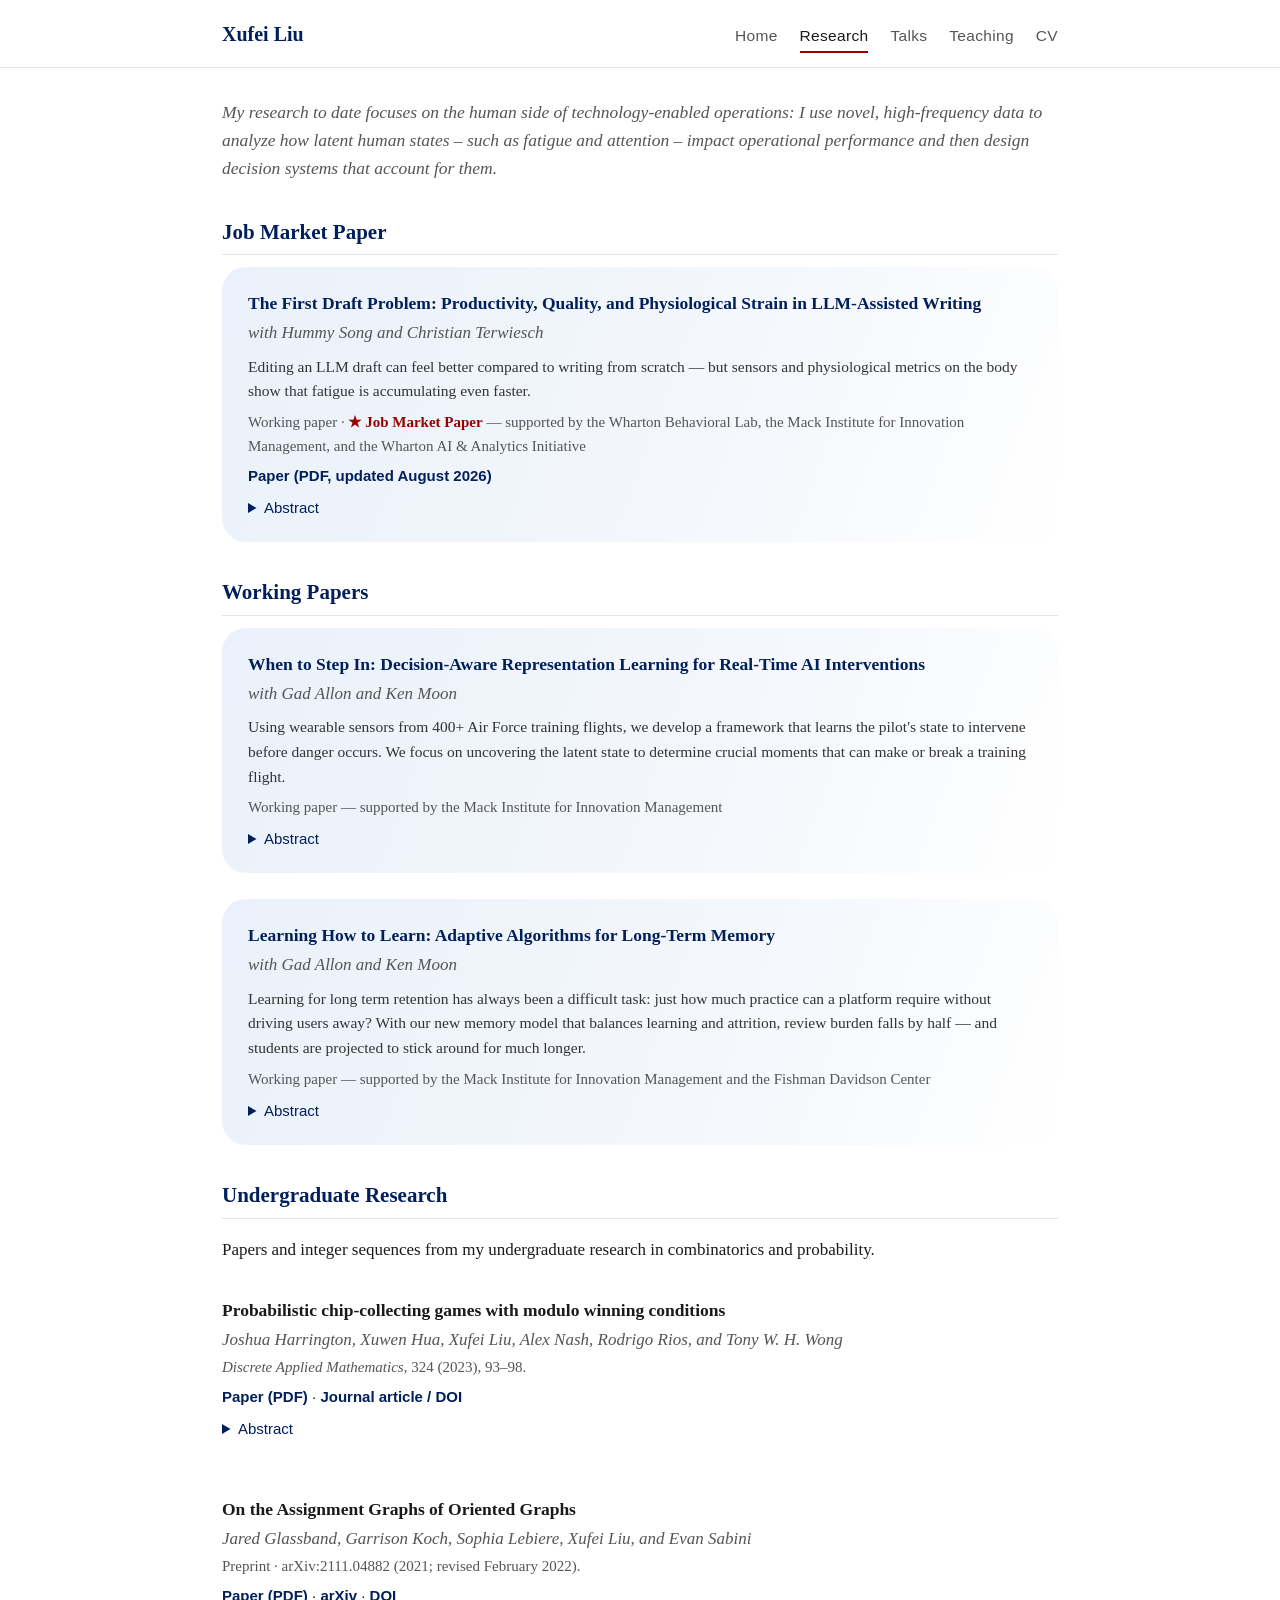
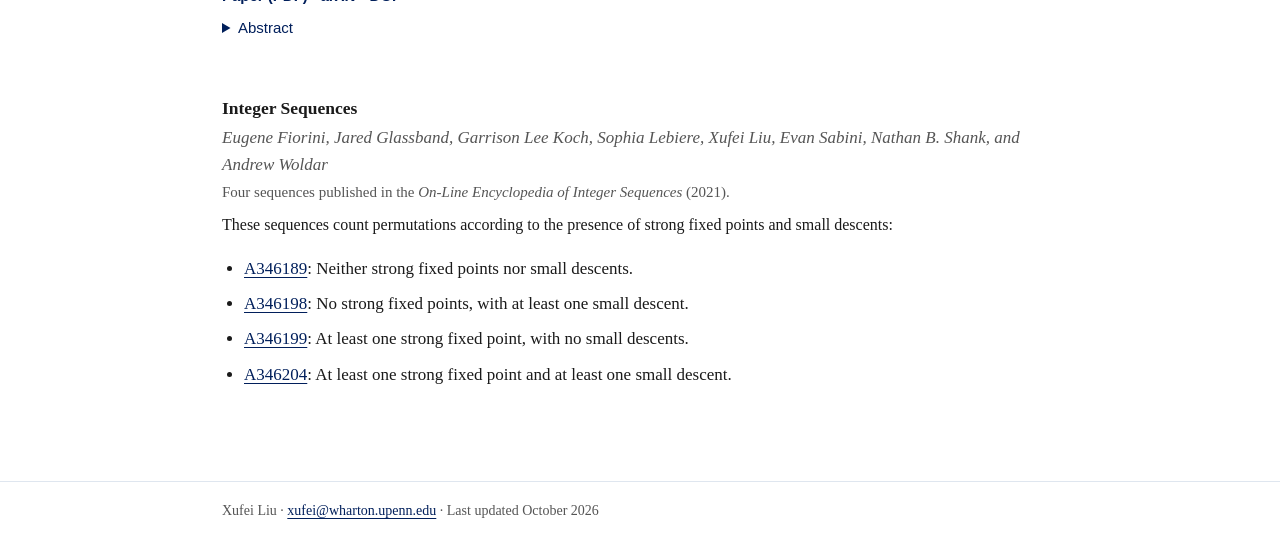
==== commit 5ed3296a: "Add INFORMS talk time, JMP funding line, and October CV - Home: INFORMS Annual Meeting session (Sun " ====
--- a/research.html
+++ b/research.html
@@ -5,7 +5,7 @@
   <meta name="viewport" content="width=device-width, initial-scale=1">
   <title>Research — Xufei Liu</title>
   <meta name="description" content="Research by Xufei Liu: human-LLM collaboration and cognitive load, decision-aware learning from wearable sensors, adaptive review policies for learning platforms, and undergraduate research in combinatorics and probability.">
-  <link rel="stylesheet" href="style.css?v=wharton-20260920">
+  <link rel="stylesheet" href="style.css?v=20261027">
 </head>
 <body>
 
@@ -31,7 +31,7 @@
     <div class="byline">with Hummy Song and Christian Terwiesch</div>
     <p class="hook">Editing an LLM draft can feel better compared to writing from scratch — but sensors and physiological metrics
     on the body show that fatigue is accumulating even faster. </p>
-    <div class="status">Working paper · <span class="tag">&#9733; Job Market Paper</span></div>
+    <div class="status">Working paper · <span class="tag">&#9733; Job Market Paper</span> — supported by the Wharton Behavioral Lab, the Mack Institute for Innovation Management, and the Wharton AI &amp; Analytics Initiative</div>
     <div class="links"><a href="papers/FirstDraftProblem_Xufei_Liu.pdf">Paper (PDF, updated August 2026)</a></div>
     <details>
       <summary>Abstract</summary>
@@ -173,7 +173,7 @@
 
 <footer>
   <div class="container">
-    Xufei Liu · <a href="mailto:xufei@wharton.upenn.edu">xufei@wharton.upenn.edu</a> · Last updated September 2026
+    Xufei Liu · <a href="mailto:xufei@wharton.upenn.edu">xufei@wharton.upenn.edu</a> · Last updated October 2026
   </div>
 </footer>
 
--- a/style.css
+++ b/style.css
@@ -77,12 +77,16 @@
 .subtitle { color: var(--muted); margin: 0 0 2px; }
 .jobmarket {
   font-weight: bold;
-  color: var(--accent);
-  background: linear-gradient(110deg, var(--surface-blue), var(--surface-blue-soft) 65%, var(--bg));
-  border: 0;
-  border-radius: 22px;
-  padding: 18px 24px;
+  background: #fdf6ec;
+  border-left: 4px solid var(--accent-2);
+  border-radius: 0 8px 8px 0;
+  padding: 11px 16px;
   margin: 20px 0;
+}
+.jobmarket-talk {
+  display: block;
+  margin-top: 7px;
+  font-weight: normal;
 }
 a { color: var(--accent); text-underline-offset: 2.5px; transition: color 0.15s ease; }
 a:hover { color: var(--accent-2); }
@@ -176,12 +180,39 @@
 
 /* ---------- mobile ---------- */
 @media (max-width: 640px) {
-  .profile { flex-direction: column; align-items: center; text-align: center; }
+  .about-intro { text-wrap: balance; }
+  .profile {
+    flex-direction: column;
+    align-items: center;
+    text-align: center;
+    gap: 16px;
+    margin-top: 28px;
+  }
   .profile img { width: 200px; }
+  .profile h1 { margin-top: 0; }
   .profile h1::after { margin-left: auto; margin-right: auto; }
+  .profile .subtitle { text-wrap: balance; }
   .contact { text-align: center; }
-  nav .container { gap: 4px 14px; }
+  nav .container {
+    display: grid;
+    grid-template-columns: repeat(5, max-content);
+    justify-content: space-between;
+    align-items: center;
+    gap: 0 8px;
+    padding-top: 12px;
+    padding-bottom: 6px;
+  }
+  nav .brand { grid-column: 1 / -1; margin-right: 0; }
+  nav a.navlink {
+    font-size: 14.5px;
+    letter-spacing: 0;
+    white-space: nowrap;
+    min-height: 44px;
+    padding: 10px 0;
+    border-bottom: 2px solid transparent;
+    line-height: 1.4;
+  }
+  nav a.navlink.active { padding-bottom: 10px; border-bottom-color: var(--accent-2); }
   body { font-size: 16px; }
   .paper { padding: 18px 20px; border-radius: 20px; }
-  .jobmarket { padding: 16px 20px; border-radius: 20px; }
-}
+}
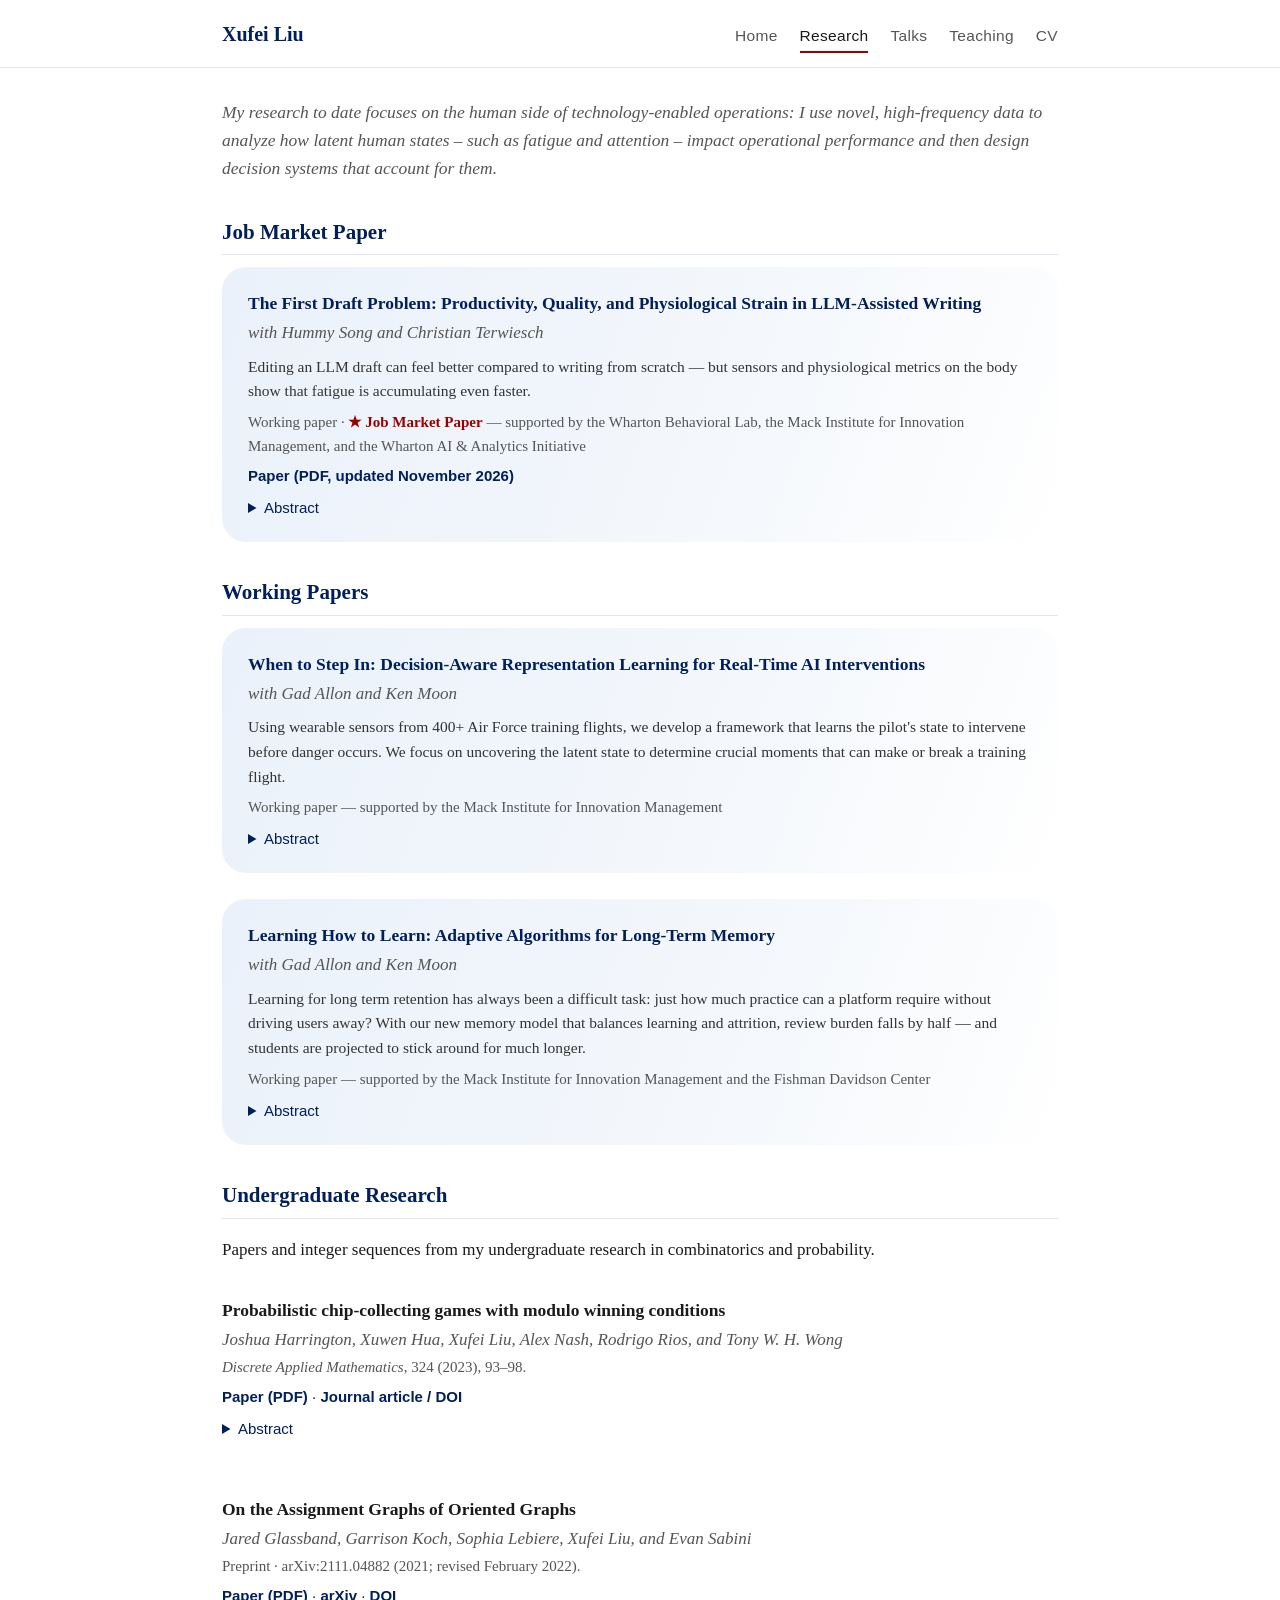
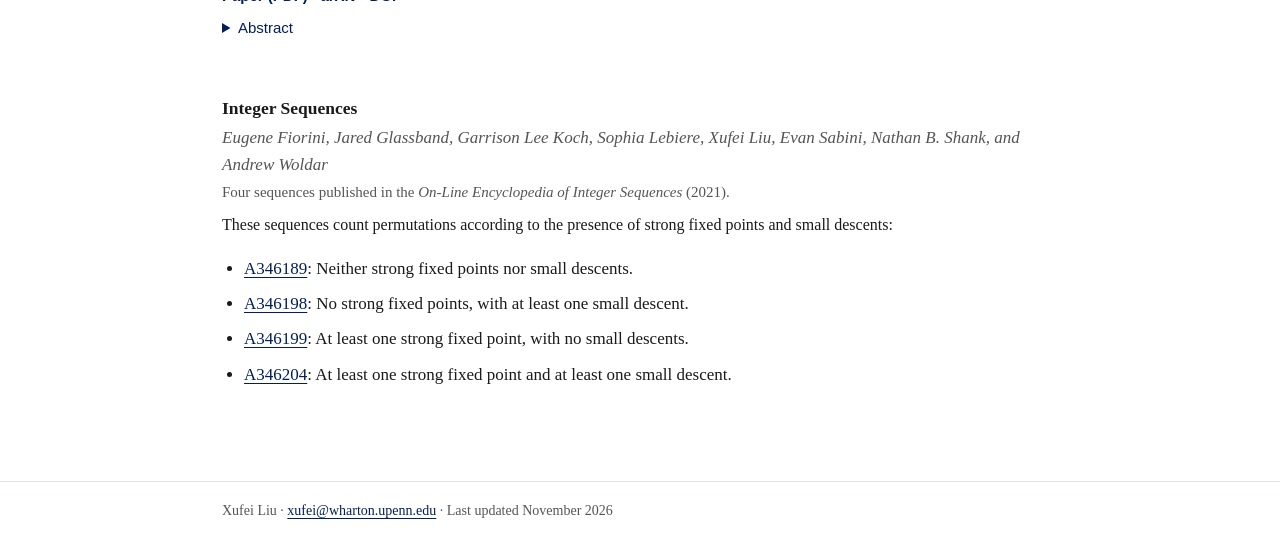
==== commit e9aff3e1: "Update JMP abstract and PDF (Nov 24 version); remove INFORMS talk line Co-Authored-By: Claude Opus 5" ====
--- a/research.html
+++ b/research.html
@@ -32,33 +32,29 @@
     <p class="hook">Editing an LLM draft can feel better compared to writing from scratch — but sensors and physiological metrics
     on the body show that fatigue is accumulating even faster. </p>
     <div class="status">Working paper · <span class="tag">&#9733; Job Market Paper</span> — supported by the Wharton Behavioral Lab, the Mack Institute for Innovation Management, and the Wharton AI &amp; Analytics Initiative</div>
-    <div class="links"><a href="papers/FirstDraftProblem_Xufei_Liu.pdf">Paper (PDF, updated August 2026)</a></div>
+    <div class="links"><a href="papers/FirstDraftProblem_Xufei_Liu.pdf">Paper (PDF, updated November 2026)</a></div>
     <details>
       <summary>Abstract</summary>
-      <p>The use of large language models (LLMs) has grown rapidly over the past few years, especially
-      in health care, where documentation burden remains a persistent problem for practicing clinicians.
-      However, despite the deployment of many ambient scribes for documentation, it is still unclear how
-      LLMs impact those who work with them. Across two preregistered studies, we examine how this
-      shift—from writing documentation to editing an LLM-generated draft—impacts workers. We study
-      this &ldquo;first draft problem&rdquo;: eliminating the blank page does not remove the work of documentation
-      but relocates it into revising and editing. In Study 1, an online experiment with 16 clinicians
-      producing documentation following a teletherapy patient encounter, we establish the puzzle: counter
-      to our hypotheses, editing an LLM-generated draft of the documentation as opposed to writing it
-      from scratch does not result in time savings or quality improvements on average. Instead, while some
-      clinicians experience no time savings but large improvements in quality after making substantial
-      revisions, others experience meaningful time savings and no change in quality after making limited
-      revisions. In other words, we observe significant heterogeneity in how clinicians engage with the
-      same draft, which leads to variation in productivity and quality. In Study 2, a lab experiment with
-      100 university students summarizing video interviews, we unpack the mechanisms underlying this
-      heterogeneity using granular keystroke logs, validated self-reports of workload, and micro-level
-      physiological and eye-tracking measurements. In this setting, we find the expected productivity
-      improvements: editing reduces task completion time by roughly 70%, raises quality, and lowers
-      self-reported workload. Yet the physiological evidence tells a more nuanced story. Physiological
-      markers indicate that fatigue accumulates faster when editing an LLM-generated draft than when
-      writing from scratch. Thus, we find that (a) time savings can be real, but are setting dependent;
-      (b) quality improvements are possible, but the relationship between how heavily a draft is revised
-      and the quality of the result differs sharply across our two settings; and (c) while editing an LLM
-      draft lowers reported cognitive load, the body still tires faster over time.</p>
+      <p>With the widespread adoption of ChatGPT and similar tools built on large language model (LLM)
+      technology, lay and professional writers face the question: Should I write the document from scratch
+      or should I ask an LLM to propose a first draft and then focus on editing and improving it? We call
+      this the &ldquo;first draft problem&rdquo;: eliminating the blank page relocates the work of writing to revising
+      and editing, with uncertain consequences for productivity and quality. Across two preregistered studies,
+      we examine the costs and benefits of relying on LLMs to create the first draft. In Study 1, an online
+      experiment with 16 clinicians producing documentation, we find that, contrary to our hypotheses, editing
+      an LLM-generated draft as opposed to writing from scratch does not result in time savings or quality
+      improvements on average. Instead, we observe significant heterogeneity: some clinicians revise
+      substantially and gain quality but not time, while others revise minimally and gain time but not
+      quality. In Study 2, a lab experiment with 100 university students summarizing video interviews, we
+      collect granular keystroke logs, validated self-reports of cognitive load, and micro-level physiological
+      and eye-tracking measurements to examine the sources of heterogeneity. In this setting, we find the
+      expected productivity improvements: editing reduces task completion time by 69%, raises quality, and
+      lowers self-reported cognitive load. At the same time, physiological markers indicate that fatigue
+      accumulates faster when editing an LLM-generated draft compared to when writing from scratch. These
+      findings suggest that successful and sustainable LLM use for writing assistance should account for
+      physiological fatigue in addition to potential time savings and quality benefits. More broadly, filling
+      the time freed with additional work when using LLM tools could mask the physiological costs incurred
+      by workers and undermine their long-term well-being.</p>
     </details>
   </div>
 
@@ -173,7 +169,7 @@
 
 <footer>
   <div class="container">
-    Xufei Liu · <a href="mailto:xufei@wharton.upenn.edu">xufei@wharton.upenn.edu</a> · Last updated October 2026
+    Xufei Liu · <a href="mailto:xufei@wharton.upenn.edu">xufei@wharton.upenn.edu</a> · Last updated November 2026
   </div>
 </footer>
 
